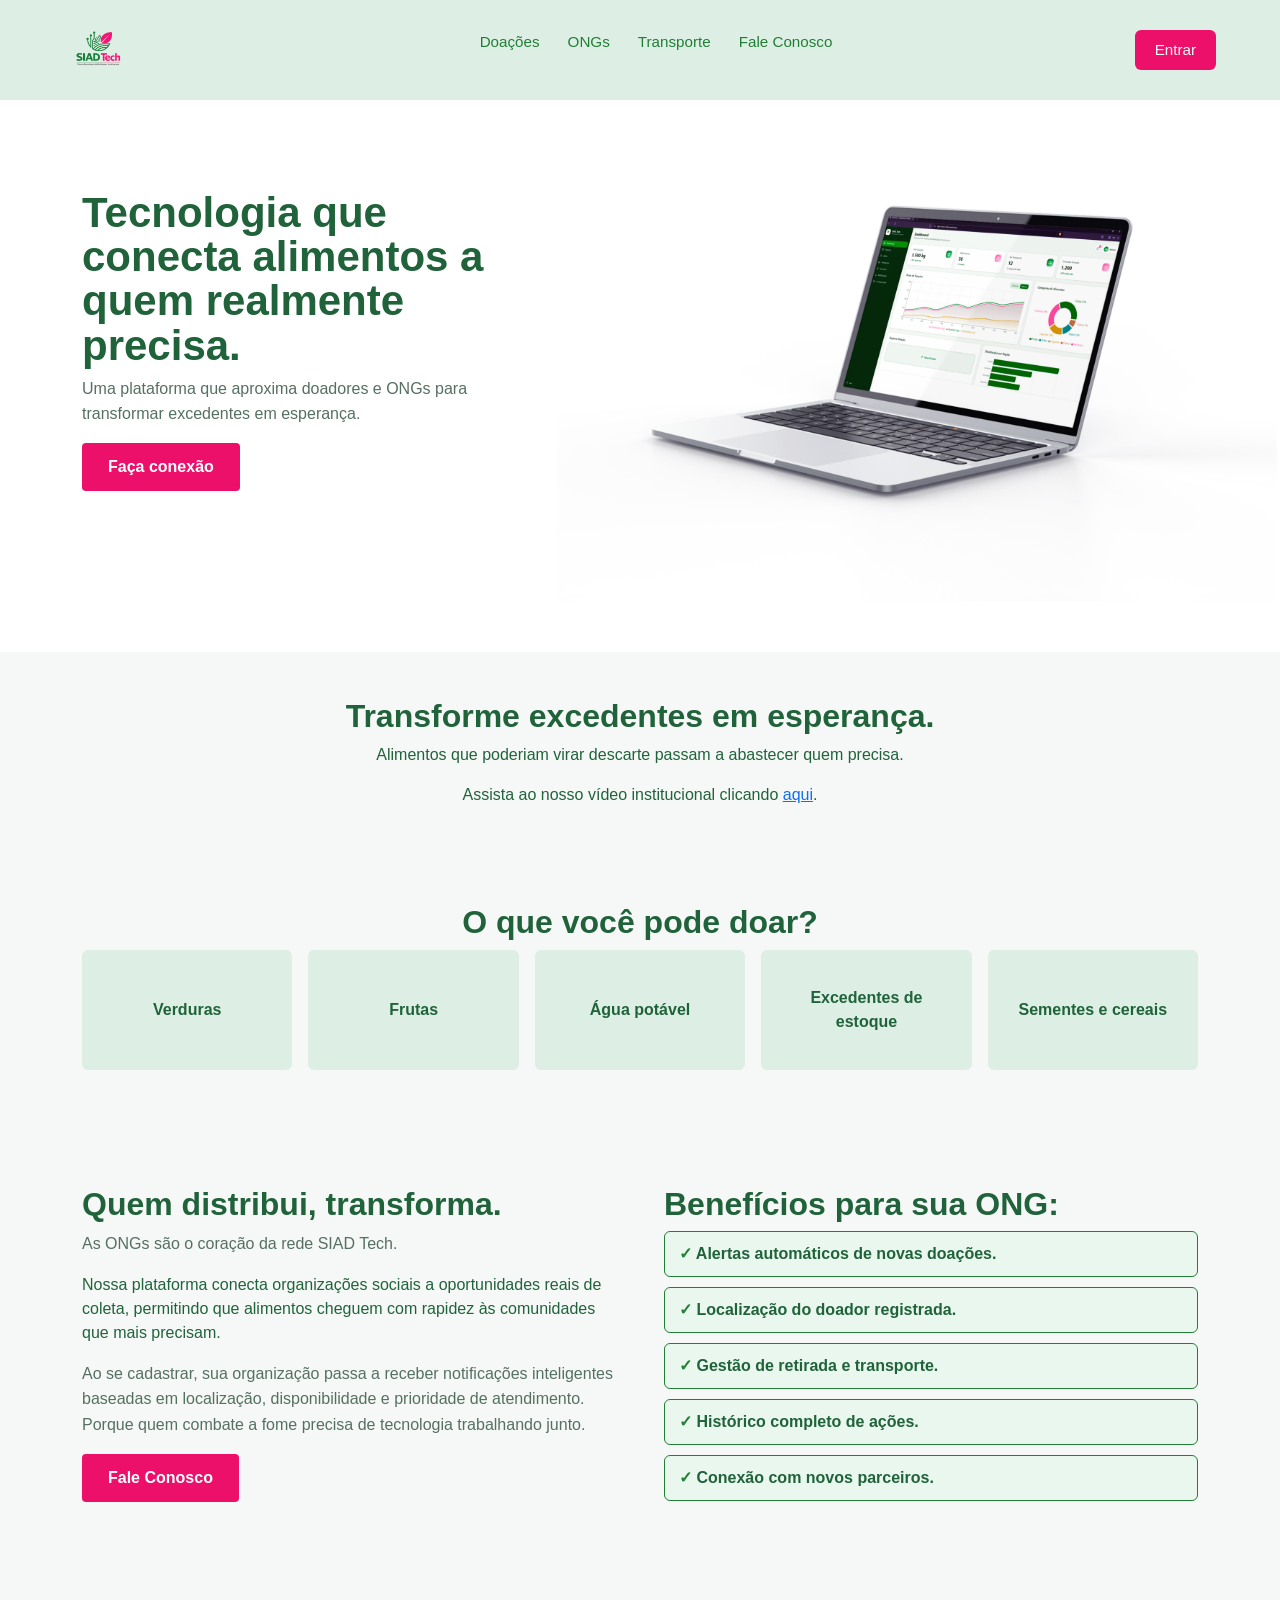
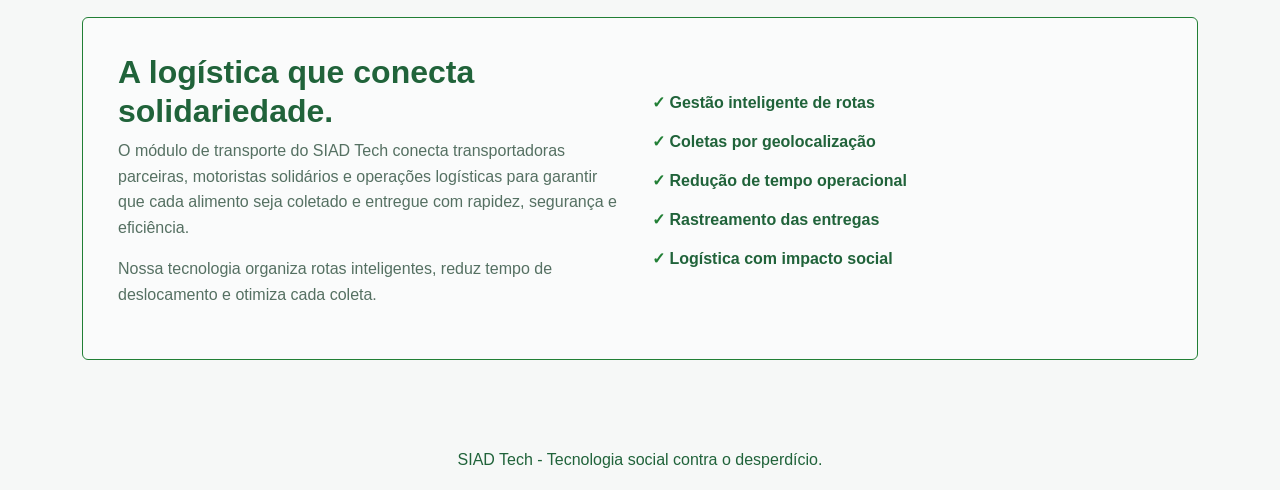
==== index.html @ 3d2a00d8 "Mudei muita coisa" ====
<!doctype html>
<html lang="pt-BR">
<head>
  <meta charset="UTF-8">
  <meta name="viewport" content="width=device-width, initial-scale=1.0">
  <title>Home</title>

  <link href="https://cdn.jsdelivr.net/npm/bootstrap@5.3.3/dist/css/bootstrap.min.css" rel="stylesheet">
  <link rel="stylesheet" href="style.css">
</head>
<body>
  <header>
        <nav>
        <a href="#" class="logo" >
            <img src="../images/logosemfundo.png" alt="logo da SIAD Tech">
        </a>
        
        <ul class="opcoes">
            <li><a href="#">Doações</a></li>
            <li><a href="#">ONGs</a></li>
           <li><a href="#">Transporte</a></li>
           <li><a href="#">Fale Conosco</a></li>
        </ul>
            <a href="#" class="button-header">Entrar</a>
       </nav>
       
    </header>

  <main>
    <section class="hero" id="inicio">
      <div class="container">
        <div class="row align-items-center">
          <div class="col-md-5">
            <h1>Tecnologia que conecta alimentos a quem realmente precisa.</h1>
            <p>
              Uma plataforma que aproxima doadores e ONGs para transformar
              excedentes em esperança.
            </p>
           <a href="#" id="btn-conexao" class="botao-rosa">Faça conexão</a>
          </div>

          <div class="col-md-7 text-center">
            <img src="./images/computador.png" alt="Imagem do computador" class="img-computador">
          </div>
        </div>
      </div>
    </section>

    <section class="texto-centro">
      <div class="container">
        <h2>Transforme excedentes em esperança.</h2>
        <p>Alimentos que poderiam virar descarte passam a abastecer quem precisa.</p>
        
       <p>Assista ao nosso vídeo institucional clicando 
      <a href="https://www.youtube.com/watch?v=dPvUQBWS-7M" target="_blank">aqui</a>.</p>
    
    </div>
    </section>

   

    <section class="doacoes" id="doar">
      <div class="container">
        <h2>O que você pode doar?</h2>

        <div class="row g-3">
          <div class="col-6 col-md">
            <div class="card-doacao">Verduras</div>
          </div>

          <div class="col-6 col-md">
            <div class="card-doacao">Frutas</div>
          </div>

          <div class="col-6 col-md">
            <div class="card-doacao">Água potável</div>
          </div>

          <div class="col-6 col-md">
            <div class="card-doacao">Excedentes de estoque </div>
          </div>

          <div class="col-6 col-md">
            <div class="card-doacao">Sementes e cereais</div>
          </div>
        </div>
      </div>
    </section>

    <section class="informacoes" id="beneficios">
      <div class="container">
        <div class="row g-5">
          <div class="col-md-6">
            <h2>Quem distribui, transforma.</h2>
            <p>
              As ONGs são o coração da rede SIAD Tech.              
            </p>
            <p></p>
              Nossa plataforma conecta organizações sociais a oportunidades
               reais de coleta, permitindo que alimentos cheguem com rapidez
              às comunidades que mais precisam.</p>
              <p>
              Ao se cadastrar, sua organização passa a receber notificações
              inteligentes baseadas em localização, disponibilidade
              e prioridade de atendimento.
              Porque quem combate a fome precisa de tecnologia trabalhando junto.
            </p>
            <a href="./fale_conosco/falecocnosco.html" class="botao-rosa">Fale Conosco</a>
          </div>

          <div class="col-md-6">
            <h2>Benefícios para sua ONG:</h2>
            <ul class="lista-beneficios">
              <li>Alertas automáticos de novas doações.</li>
              <li>Localização do doador registrada.</li>
              <li>Gestão de retirada e transporte.</li>
              <li>Histórico completo de ações.</li>
              <li>Conexão com novos parceiros.</li>
            </ul>
          </div>
        </div>
      </div>
    </section>

    <section class="logistica">
      <div class="container">
        <div class="caixa-logistica">
          <div class="row align-items-center g-4">
            <div class="col-md-6">
              <h2>A logística que conecta solidariedade.</h2>
              <p>
                O módulo de transporte do SIAD Tech conecta transportadoras parceiras,
                 motoristas solidários e 
                operações logísticas para garantir que cada alimento seja coletado
                e entregue com rapidez, segurança e eficiência.
              </p>
              <p>
                Nossa tecnologia organiza rotas inteligentes,
reduz tempo de deslocamento e otimiza cada coleta.
              </p>
            </div>

            <div class="col-md-6">
              <ul class="lista-check">
                <li>Gestão inteligente de rotas</li>
                <li>Coletas por geolocalização</li>
                <li>Redução de tempo operacional</li>
                <li>Rastreamento das entregas</li>
                <li>Logística com impacto social</li>
              </ul>
            </div>
          </div>
        </div>
      </div>
    </section>


  <footer>
    <p>SIAD Tech - Tecnologia social contra o desperdício.</p>
  </footer>

  <script src="https://cdn.jsdelivr.net/npm/bootstrap@5.3.3/dist/js/bootstrap.bundle.min.js"></script>
  <script src="script.js"></script>
</body>
</html>
---- style.css ----
:root {
  --fundo: #F6F8F7;
  --verde-escuro: #20633A;
  --verde: #217F35;
  --rosa: #ED106A;
  --verde-claro: #DDEFE5;
}

body {
  margin: 0;
  background-color: var(--fundo);
  color: var(--verde-escuro);
  font-family: Arial, Helvetica, sans-serif;
}
header{
    background-color: var(--verde-claro);
    width:100%;
    position: absolute;
    top: 0;
    left: 0;
    right: 0;
    align-items: center;
    padding: 9px 32px;
    justify-content: space-between;
    

}

nav {
    display: flex;
    align-items: center;
    justify-content: space-between;
    padding: 6px 32px;
    width: 100%;
}



header .logo img{
    display: flex;
    width: 70px;
    height: auto;
   align-items: center;
   gap: 7px;
   text-decoration: none;
}
 
nav .opcoes {
   display: flex;
   gap: 28px;
    list-style: none;
    position:absolute;
    left: 50%;
    transform: translate(-50%);
    
}

nav .opcoes li a {
    font-size: 0.95rem;
    font-weight: 500;
    color: var(--verde);
    text-decoration: none;
}

nav .opcoes li a{
  color: var(--verde);
  font-weight: 400;
}

nav .opcoes li a:hover{
    color: var(--rosa);
}

nav .button-header {
    background-color: var(--rosa);
    font-size: 0.95rem;
    color:var(--fundo);
    border: none;
    border-radius: 6px;
    padding: 9px 20px;
    font-weight: 500;
    cursor: pointer;
    text-decoration: none;
}
  
.hero {
  padding: 80px 0 50px;
  background-color: white;
}

.hero h1 {
  font-size: 42px;
  line-height: 1.05;
  font-weight: 800;
  color: var(--verde-escuro);
}

.hero p,
.informacoes p,
.logistica p,
.app p {
  color: #557062;
  line-height: 1.6;
}

.botao-rosa {
  display: inline-block;
  padding: 12px 26px;
  background-color: var(--rosa);
  border: none;
  border-radius: 4px;
  color: white;
  font-weight: bold;
  text-decoration: none;
}

.botao-rosa:hover {
  color: white;
  opacity: 0.9;
}

.img-computador {
  width: 250%;
  max-width: 720px;
  height: auto;
}

.texto-centro {
  padding: 45px 0;
  text-align: center;
}

.texto-centro h2,
.doacoes h2,
.informacoes h2,
.logistica h2,
.app h2 {
  font-weight: 800;
  color: var(--verde-escuro);
}

.doacoes {
  padding: 35px 0 55px;
  text-align: center;
}

.card-doacao {
  min-height: 120px;
  padding: 20px;
  background-color: var(--verde-claro);
  border-radius: 6px;
  display: flex;
  align-items: center;
  justify-content: center;
  font-weight: bold;
}

.informacoes {
  padding: 60px 0;
}

.lista-beneficios {
  padding: 0;
  list-style: none;
}

.lista-beneficios li {
  margin-bottom: 10px;
  padding: 10px 14px;
  background-color: #eaf7ef;
  border: 1px solid var(--verde);
  border-radius: 6px;
  font-weight: bold;
}

.lista-beneficios li::before,
.lista-check li::before {
  content: "✓ ";
  color: var(--verde);
  font-weight: bold;
}

.logistica {
  padding: 40px 0 70px;
}

.caixa-logistica {
  padding: 35px;
  border: 1px solid var(--verde);
  border-radius: 6px;
  background-color: rgba(255, 255, 255, 0.5);
}

.lista-check {
  list-style: none;
  padding: 0;
  margin: 0;
}

.lista-check li {
  margin-bottom: 15px;
  font-weight: bold;
}

.app {
  padding: 70px 0 0;
  background-color: var(--verde);
  color: white;
  overflow: hidden;
}

.app h2,
.app p {
  color: white;
}

footer {
  padding: 18px;
  text-align: center;
  background-color: var(--fundo);
}

footer p {
  margin: 0;
  color: var(--verde-escuro);
}

@media (max-width: 768px) {
  .logo-area {
    margin-left: 10px;
  }

  .hero {
    padding-top: 45px;
    text-align: center;
  }

  .hero h1 {
    font-size: 32px;
  }

  .img-computador {
    margin-top: 35px;
  }

  
  }
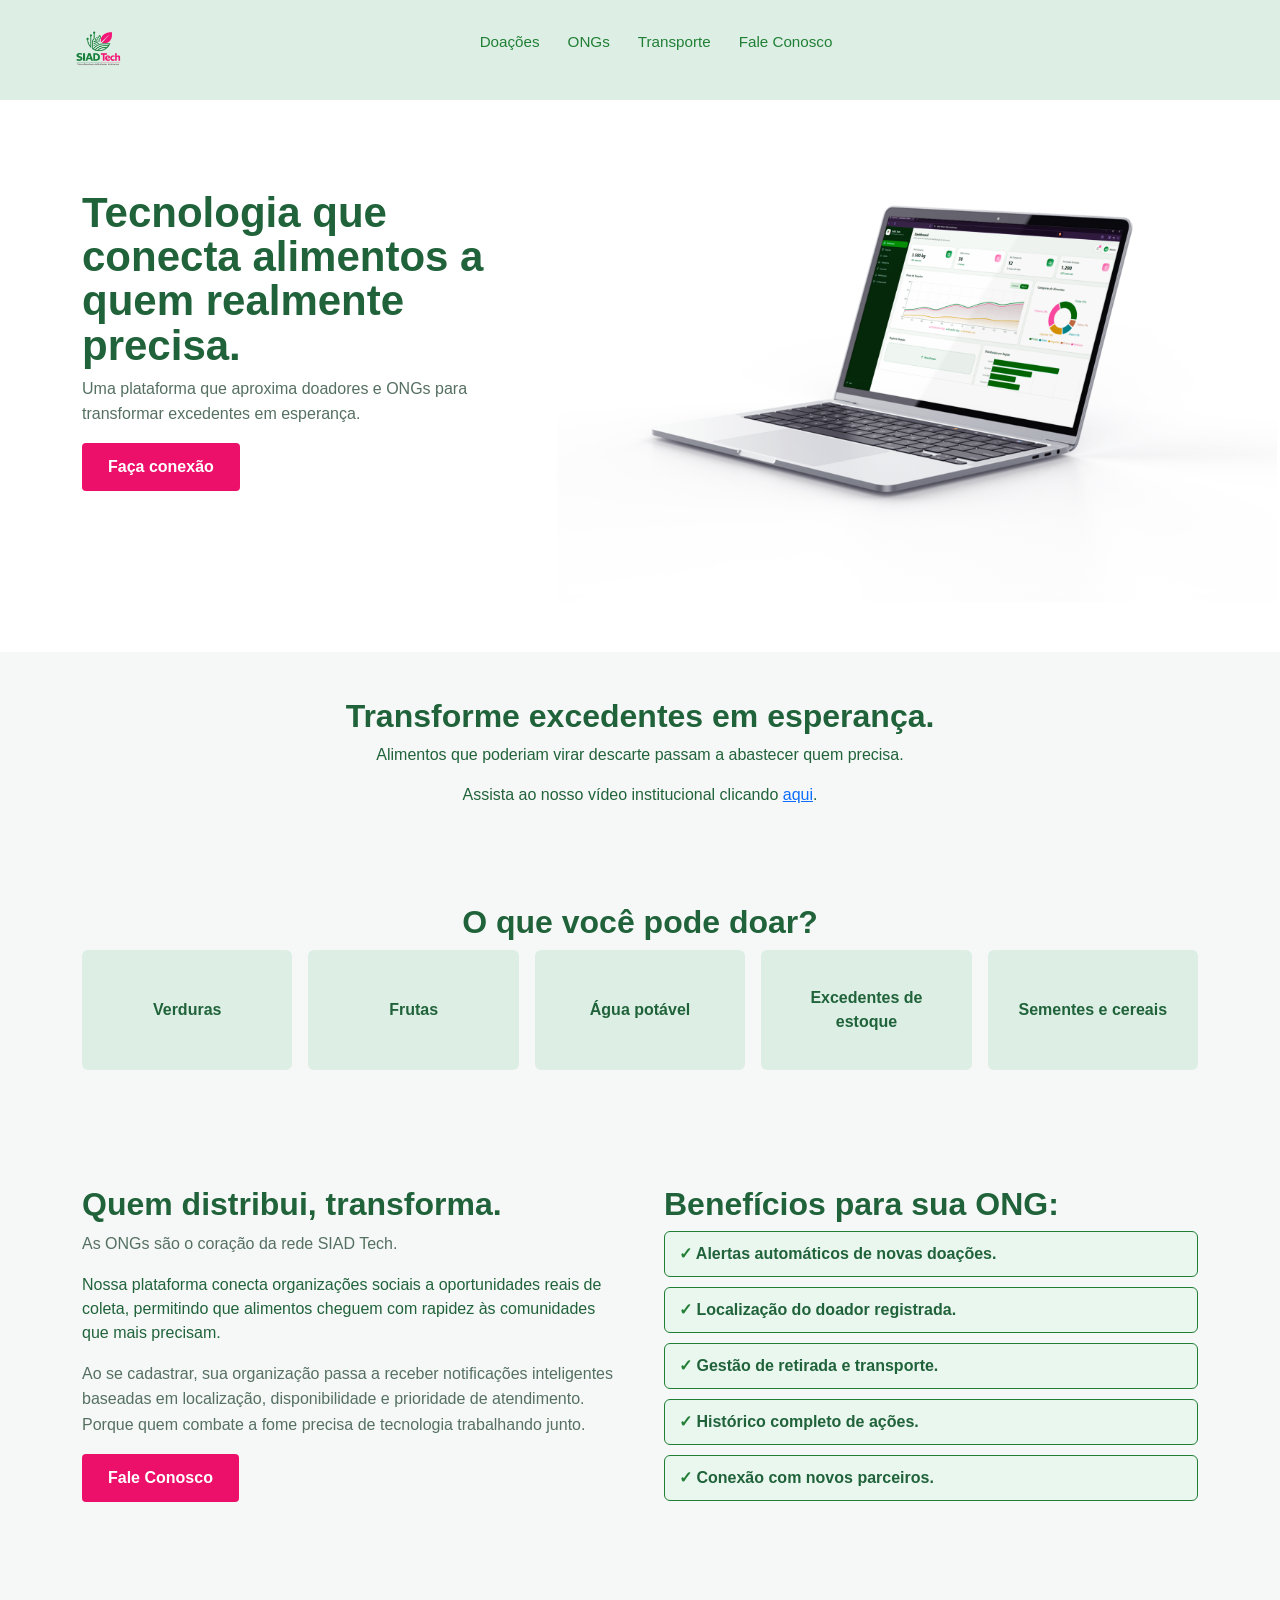
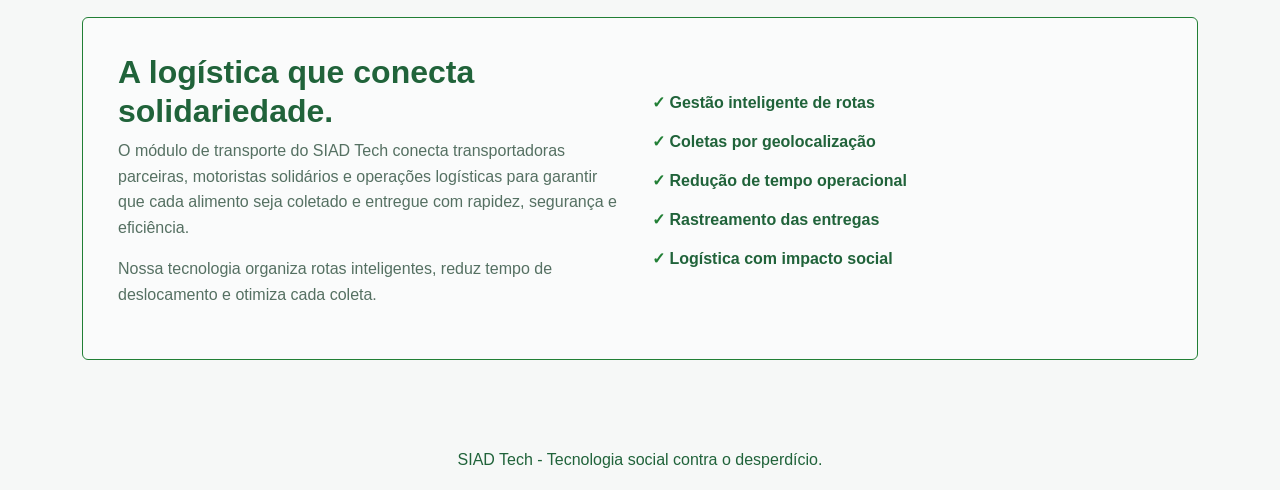
==== commit 166e7821: "Fix navigation and link to login stylesheet" ====
--- a/index.html
+++ b/index.html
@@ -21,8 +21,7 @@
            <li><a href="#">Transporte</a></li>
            <li><a href="#">Fale Conosco</a></li>
         </ul>
-            <a href="#" class="button-header">Entrar</a>
-       </nav>
+<link rel="stylesheet" href="login.css">       </nav>
        
     </header>
 
